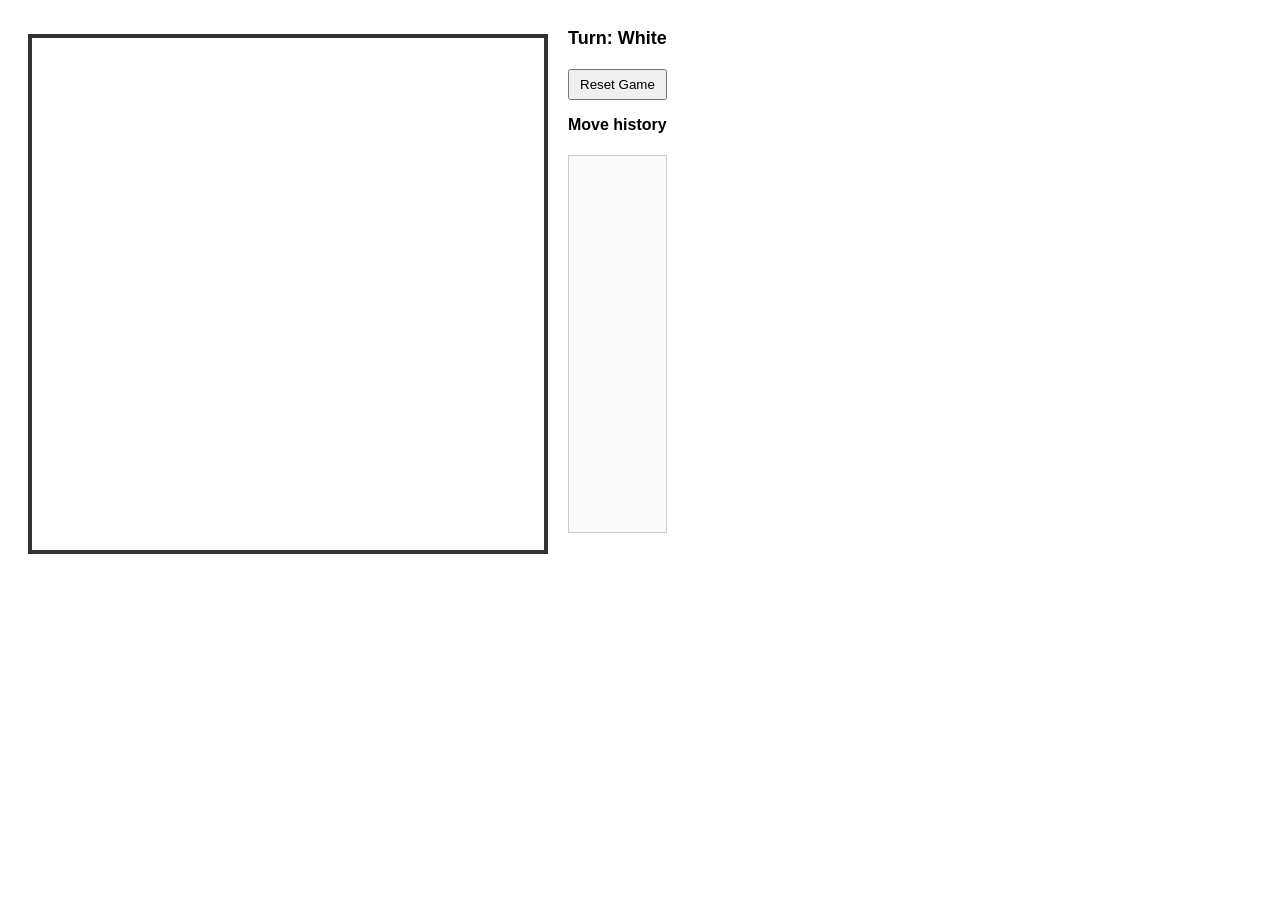
==== public/index.html @ 1954ac34 "Started project, have int wip ui Made an index file, a styles file and then a main file. The main fi" ====
<!doctype html>
<html lang="en">
<head>
  <meta charset="utf-8" />
  <meta name="viewport" content="width=device-width,initial-scale=1" />
  <title>Chess</title>
  <link rel="stylesheet" href="../src/style.css">
</head>
<body>
  <div>
    <div class="coords"></div>
    <div id="board" aria-label="Chessboard"></div>
  </div>
  <div id="info">
    <div id="turn">Turn: White</div>
    <div id="status"></div>
    <div style="margin-top:12px;"><button id="reset">Reset Game</button></div>
    <h4 style="margin-top:16px">Move history</h4>
    <div id="history"></div>
  </div>
</body>
<script src="../src/main.js"></script>
---- src/style.css ----
:root { 
  --light: #f0d9b5; 
  --dark: #b58863; 
  --highlight: #9bd3ff; 
  --capture: #ffb3b3; 
}

body { 
  font-family: Arial, Helvetica, sans-serif; 
  display: flex; 
  gap: 20px; 
  padding: 20px; 
}

#board { 
  display: grid; 
  grid-template-columns: repeat(8, 64px); 
  grid-template-rows: repeat(8, 64px); 
  border: 4px solid #333; 
}

.square { 
  width: 64px; 
  height: 64px; 
  display: flex; 
  align-items: center; 
  justify-content: center; 
  font-size: 36px; 
  cursor: pointer; 
  user-select: none; 
}

.light { background: var(--light); }
.dark { background: var(--dark); }
.sq-highlight { outline: 3px solid var(--highlight); }
.sq-capture { outline: 3px solid var(--capture); }

#info { max-width: 300px; }

#turn { 
  font-weight: bold; 
  font-size: 18px; 
  margin-bottom: 10px; 
}

#history { 
  height: 360px; 
  overflow: auto; 
  border: 1px solid #ccc; 
  padding: 8px; 
  background: #fafafa; 
}

button { 
  padding: 6px 10px; 
  margin-top: 8px; 
}

.coords { 
  font-size: 12px; 
  text-align: center; 
  color: #333; 
  margin-bottom: 6px; 
}
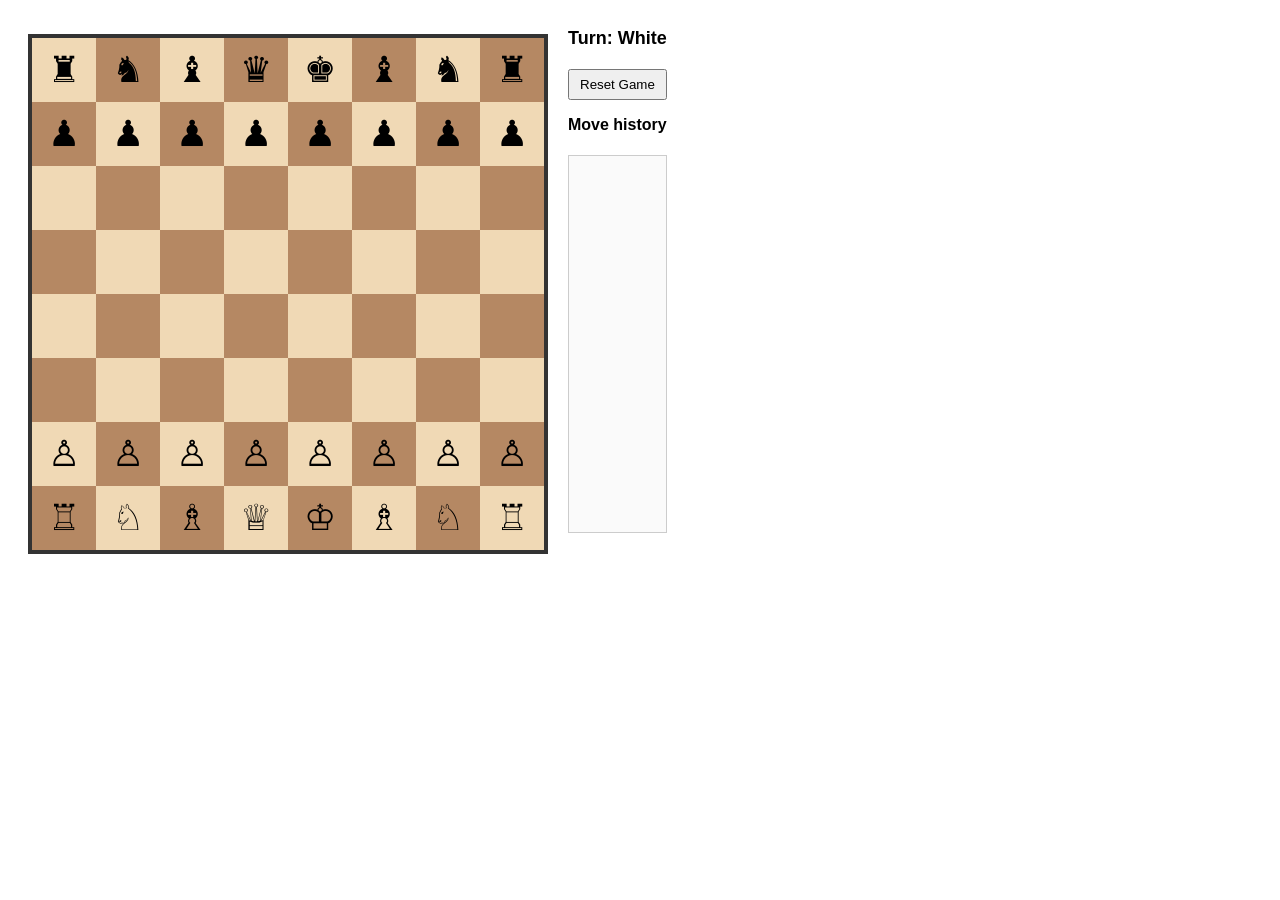
==== commit 376d0513: "Board initializes Added some basic code to main to initialize the board and pieces" ====
--- a/public/index.html
+++ b/public/index.html
@@ -9,7 +9,7 @@
 <body>
   <div>
     <div class="coords"></div>
-    <div id="board" aria-label="Chessboard"></div>
+    <div id="board"></div>
   </div>
   <div id="info">
     <div id="turn">Turn: White</div>
